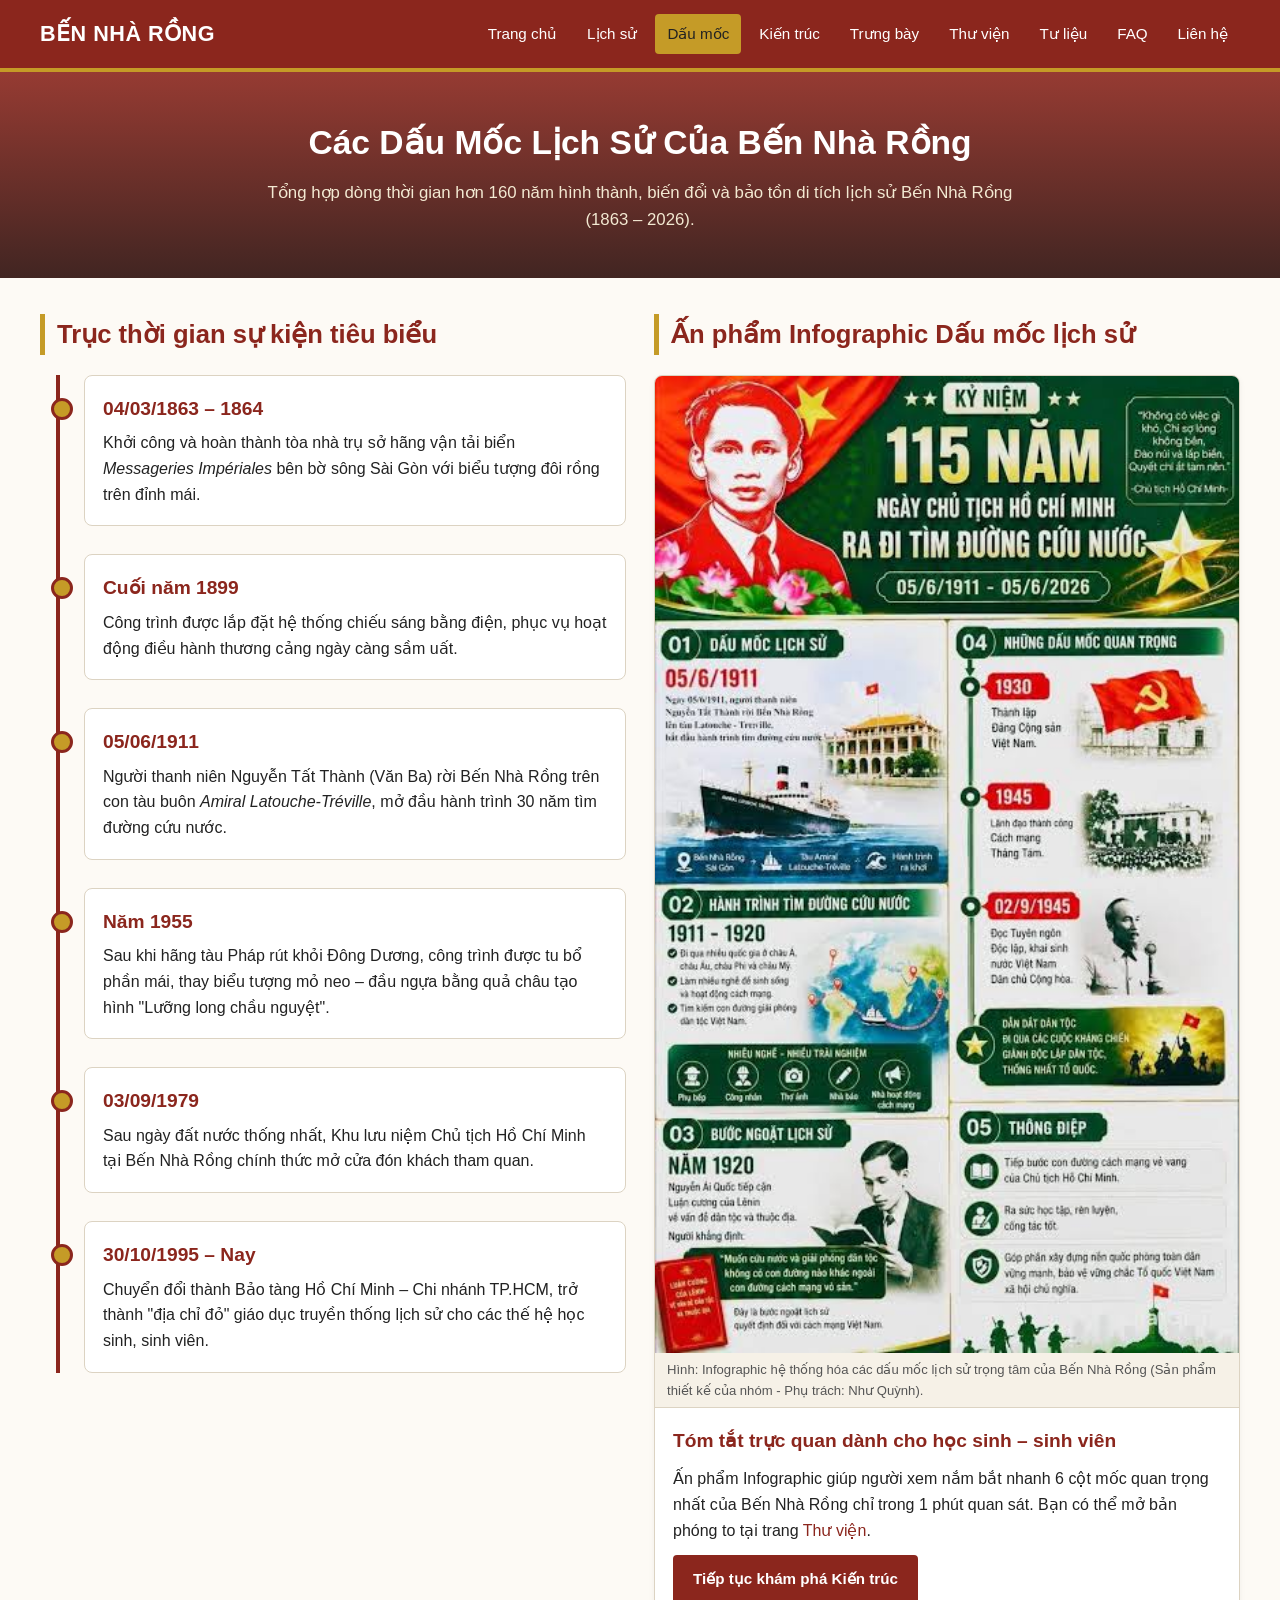
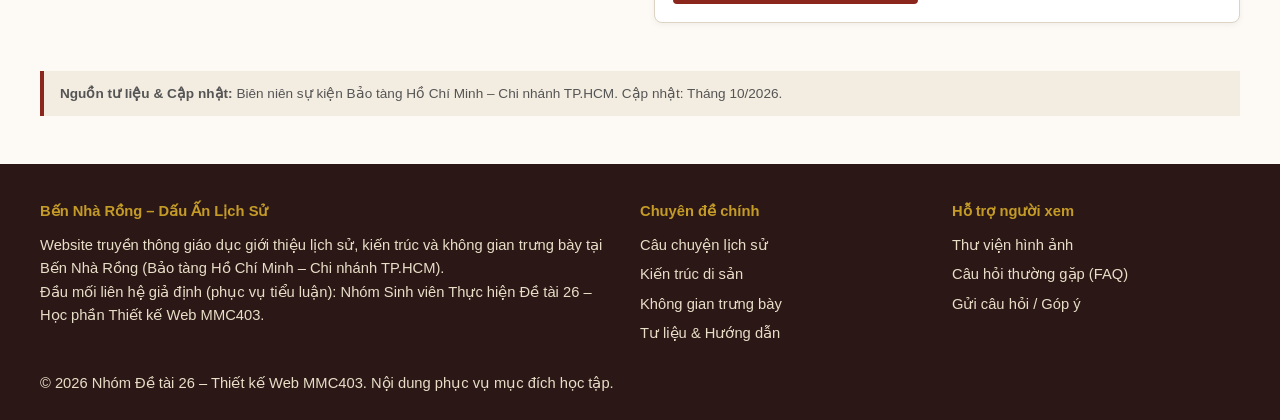
==== dau-moc.html @ 894c5b1a "First commit" ====
<!DOCTYPE html>
<html lang="vi">
<head>
  <meta charset="UTF-8">
  <meta name="viewport" content="width=device-width, initial-scale=1.0">
  <title>Các Dấu Mốc Lịch Sử - Bến Nhà Rồng Dấu Ấn Lịch Sử</title>
  <link rel="stylesheet" href="css/style.css">
</head>
<body>
  <header class="site-header">
    <div class="container header-inner">
      <a href="index.html" class="logo">BẾN NHÀ RỒNG</a>
      <nav class="main-nav" aria-label="Điều hướng chính">
        <ul>
          <li><a href="index.html">Trang chủ</a></li>
          <li><a href="lich-su.html">Lịch sử</a></li>
          <li><a href="dau-moc.html" class="active">Dấu mốc</a></li>
          <li><a href="kien-truc.html">Kiến trúc</a></li>
          <li><a href="trung-bay.html">Trưng bày</a></li>
          <li><a href="thu-vien.html">Thư viện</a></li>
          <li><a href="tu-lieu.html">Tư liệu</a></li>
          <li><a href="faq.html">FAQ</a></li>
          <li><a href="lien-he.html">Liên hệ</a></li>
        </ul>
      </nav>
    </div>
  </header>

  <main>
    <section class="page-banner">
      <div class="container">
        <h1>Các Dấu Mốc Lịch Sử Của Bến Nhà Rồng</h1>
        <p>Tổng hợp dòng thời gian hơn 160 năm hình thành, biến đổi và bảo tồn di tích lịch sử Bến Nhà Rồng (1863 – 2026).</p>
      </div>
    </section>

    <div class="container">
      <section class="grid-2">
        <!-- Dòng thời gian chi tiết -->
        <div>
          <h2 class="section-title">Trục thời gian sự kiện tiêu biểu</h2>
          <div class="timeline">
            <div class="timeline-item">
              <div class="timeline-year">04/03/1863 – 1864</div>
              <p>Khởi công và hoàn thành tòa nhà trụ sở hãng vận tải biển <em>Messageries Impériales</em> bên bờ sông Sài Gòn với biểu tượng đôi rồng trên đỉnh mái.</p>
            </div>
            <div class="timeline-item">
              <div class="timeline-year">Cuối năm 1899</div>
              <p>Công trình được lắp đặt hệ thống chiếu sáng bằng điện, phục vụ hoạt động điều hành thương cảng ngày càng sầm uất.</p>
            </div>
            <div class="timeline-item">
              <div class="timeline-year">05/06/1911</div>
              <p>Người thanh niên Nguyễn Tất Thành (Văn Ba) rời Bến Nhà Rồng trên con tàu buôn <em>Amiral Latouche-Tréville</em>, mở đầu hành trình 30 năm tìm đường cứu nước.</p>
            </div>
            <div class="timeline-item">
              <div class="timeline-year">Năm 1955</div>
              <p>Sau khi hãng tàu Pháp rút khỏi Đông Dương, công trình được tu bổ phần mái, thay biểu tượng mỏ neo – đầu ngựa bằng quả châu tạo hình "Lưỡng long chầu nguyệt".</p>
            </div>
            <div class="timeline-item">
              <div class="timeline-year">03/09/1979</div>
              <p>Sau ngày đất nước thống nhất, Khu lưu niệm Chủ tịch Hồ Chí Minh tại Bến Nhà Rồng chính thức mở cửa đón khách tham quan.</p>
            </div>
            <div class="timeline-item">
              <div class="timeline-year">30/10/1995 – Nay</div>
              <p>Chuyển đổi thành Bảo tàng Hồ Chí Minh – Chi nhánh TP.HCM, trở thành "địa chỉ đỏ" giáo dục truyền thống lịch sử cho các thế hệ học sinh, sinh viên.</p>
            </div>
          </div>
        </div>

        <!-- Sản phẩm truyền thông 3: Infographic dấu mốc -->
        <div>
          <h2 class="section-title">Ấn phẩm Infographic Dấu mốc lịch sử</h2>
          <div class="card">
            <figure>
              <img src="images/infographic-dau-moc.jpg" class="img-full" alt="Infographic tóm tắt các dấu mốc lịch sử Bến Nhà Rồng từ năm 1863 đến nay">
              <figcaption>Hình: Infographic hệ thống hóa các dấu mốc lịch sử trọng tâm của Bến Nhà Rồng (Sản phẩm thiết kế của nhóm - Phụ trách: Như Quỳnh).</figcaption>
            </figure>
            <div class="card-body">
              <h3>Tóm tắt trực quan dành cho học sinh – sinh viên</h3>
              <p>Ấn phẩm Infographic giúp người xem nắm bắt nhanh 6 cột mốc quan trọng nhất của Bến Nhà Rồng chỉ trong 1 phút quan sát. Bạn có thể mở bản phóng to tại trang <a href="thu-vien.html">Thư viện</a>.</p>
              <a href="kien-truc.html" class="btn">Tiếp tục khám phá Kiến trúc</a>
            </div>
          </div>
        </div>
      </section>

      <p class="source-note">
        <strong>Nguồn tư liệu & Cập nhật:</strong> Biên niên sự kiện Bảo tàng Hồ Chí Minh – Chi nhánh TP.HCM. Cập nhật: Tháng 10/2026.
      </p>
    </div>
  </main>

  <footer class="site-footer">
    <div class="container">
      <div class="footer-grid">
        <div>
          <h4>Bến Nhà Rồng – Dấu Ấn Lịch Sử</h4>
          <p>Website truyền thông giáo dục giới thiệu lịch sử, kiến trúc và không gian trưng bày tại Bến Nhà Rồng (Bảo tàng Hồ Chí Minh – Chi nhánh TP.HCM).</p>
          <p>Đầu mối liên hệ giả định (phục vụ tiểu luận): Nhóm Sinh viên Thực hiện Đề tài 26 – Học phần Thiết kế Web MMC403.</p>
        </div>
        <div>
          <h4>Chuyên đề chính</h4>
          <ul>
            <li><a href="lich-su.html">Câu chuyện lịch sử</a></li>
            <li><a href="kien-truc.html">Kiến trúc di sản</a></li>
            <li><a href="trung-bay.html">Không gian trưng bày</a></li>
            <li><a href="tu-lieu.html">Tư liệu & Hướng dẫn</a></li>
          </ul>
        </div>
        <div>
          <h4>Hỗ trợ người xem</h4>
          <ul>
            <li><a href="thu-vien.html">Thư viện hình ảnh</a></li>
            <li><a href="faq.html">Câu hỏi thường gặp (FAQ)</a></li>
            <li><a href="lien-he.html">Gửi câu hỏi / Góp ý</a></li>
          </ul>
        </div>
      </div>
      <p>&copy; 2026 Nhóm Đề tài 26 – Thiết kế Web MMC403. Nội dung phục vụ mục đích học tập.</p>
    </div>
  </footer>
</body>
</html>
---- css/style.css ----
/* Website/css/style.css */
:root {
  --primary-color: #8b261d;      /* Đỏ gạch mái ngói cổ */
  --secondary-color: #c59b27;    /* Vàng đồng di sản */
  --bg-light: #fdfaf5;           /* Nền kem giấy cổ */
  --bg-white: #ffffff;
  --text-dark: #222222;
  --text-muted: #555555;
  --border-color: #dcd3c2;
  --error-color: #b91c1c;
  --success-color: #166534;
  --focus-outline: #005fcc;
  --max-width: 1200px;
}

* {
  box-sizing: border-box;
  margin: 0;
  padding: 0;
}

body {
  font-family: "Segoe UI", Roboto, Helvetica, Arial, sans-serif;
  background-color: var(--bg-light);
  color: var(--text-dark);
  line-height: 1.6;
  overflow-x: hidden;
}

img {
  max-width: 100%;
  height: auto;
  display: block;
}

a {
  color: var(--primary-color);
  text-decoration: none;
  transition: color 0.2s ease, background-color 0.2s ease;
}

a:hover {
  color: var(--secondary-color);
}

a:focus,
button:focus,
input:focus,
select:focus,
textarea:focus,
.gallery-item:focus {
  outline: 3px solid var(--focus-outline);
  outline-offset: 2px;
}

.container {
  width: 92%;
  max-width: var(--max-width);
  margin: 0 auto;
}

/* Header & Navigation (Flexbox) */
.site-header {
  background-color: var(--primary-color);
  color: var(--bg-white);
  border-bottom: 4px solid var(--secondary-color);
  position: sticky;
  top: 0;
  z-index: 100;
}

.header-inner {
  display: flex;
  justify-content: space-between;
  align-items: center;
  padding: 14px 0;
  flex-wrap: wrap;
  gap: 12px;
}

.logo {
  font-size: 1.35rem;
  font-weight: 700;
  color: var(--bg-white);
  letter-spacing: 0.5px;
}

.logo:hover {
  color: var(--secondary-color);
}

.main-nav ul {
  list-style: none;
  display: flex;
  flex-wrap: wrap;
  gap: 6px;
}

.main-nav a {
  color: var(--bg-white);
  padding: 8px 12px;
  border-radius: 4px;
  font-size: 0.95rem;
  font-weight: 500;
  display: inline-block;
}

.main-nav a:hover,
.main-nav a.active {
  background-color: var(--secondary-color);
  color: var(--text-dark);
}

/* Banner đầu mỗi trang */
.page-banner {
  background: linear-gradient(rgba(139, 38, 29, 0.9), rgba(45, 14, 11, 0.9));
  color: var(--bg-white);
  padding: 44px 0;
  text-align: center;
  margin-bottom: 36px;
}

.page-banner h1 {
  font-size: 2.1rem;
  margin-bottom: 10px;
}

.page-banner p {
  max-width: 780px;
  margin: 0 auto;
  font-size: 1.05rem;
  color: #f3e9d2;
}

/* Sections & Headings */
section {
  margin-bottom: 48px;
}

.section-title {
  font-size: 1.6rem;
  color: var(--primary-color);
  border-left: 5px solid var(--secondary-color);
  padding-left: 12px;
  margin-bottom: 20px;
}

/* Grid & Card Layout */
.grid-3 {
  display: grid;
  grid-template-columns: repeat(3, 1fr);
  gap: 24px;
}

.grid-2 {
  display: grid;
  grid-template-columns: repeat(2, 1fr);
  gap: 28px;
  align-items: start;
}

.card {
  background-color: var(--bg-white);
  border: 1px solid var(--border-color);
  border-radius: 8px;
  overflow: hidden;
  display: flex;
  flex-direction: column;
  box-shadow: 0 2px 6px rgba(0, 0, 0, 0.05);
}

.card figure {
  margin: 0;
}

.card img {
  width: 100%;
  aspect-ratio: 16 / 10;
  object-fit: cover;
}

.card img.img-full {
  aspect-ratio: auto;
  object-fit: contain;
}

.card figcaption {
  font-size: 0.82rem;
  color: var(--text-muted);
  background-color: #f6f1e7;
  padding: 6px 12px;
  border-bottom: 1px solid var(--border-color);
}

.card-body {
  padding: 18px;
  flex: 1;
}

.card-body h3 {
  color: var(--primary-color);
  margin-bottom: 10px;
  font-size: 1.2rem;
}

.card-body p {
  margin-bottom: 12px;
}

.badge {
  display: inline-block;
  background-color: #f3e8d2;
  color: var(--primary-color);
  font-size: 0.8rem;
  font-weight: 700;
  padding: 3px 10px;
  border-radius: 12px;
  margin-bottom: 8px;
}

.feature-list {
  padding-left: 20px;
  margin: 12px 0 18px;
}

.feature-list li {
  margin-bottom: 8px;
}

/* Buttons */
.btn {
  display: inline-block;
  background-color: var(--primary-color);
  color: var(--bg-white);
  padding: 10px 18px;
  border-radius: 4px;
  border: 2px solid var(--primary-color);
  font-weight: 600;
  cursor: pointer;
  font-size: 0.95rem;
}

.btn:hover {
  background-color: var(--secondary-color);
  border-color: var(--secondary-color);
  color: var(--text-dark);
}

.btn-outline {
  background-color: var(--bg-white);
  color: var(--primary-color);
  border: 2px solid var(--primary-color);
}

.btn-outline.active,
.btn-outline:hover {
  background-color: var(--primary-color);
  color: var(--bg-white);
}

/* Timeline (Trang Dấu mốc) */
.timeline {
  border-left: 4px solid var(--primary-color);
  margin-left: 16px;
  padding-left: 24px;
}

.timeline-item {
  position: relative;
  margin-bottom: 28px;
  background: var(--bg-white);
  border: 1px solid var(--border-color);
  border-radius: 8px;
  padding: 18px;
}

.timeline-item::before {
  content: "";
  position: absolute;
  left: -34px;
  top: 22px;
  width: 16px;
  height: 16px;
  background-color: var(--secondary-color);
  border: 3px solid var(--primary-color);
  border-radius: 50%;
}

.timeline-year {
  font-weight: 700;
  color: var(--primary-color);
  font-size: 1.2rem;
  margin-bottom: 6px;
}

/* Bảng dữ liệu chuẩn (Table) */
.table-wrapper {
  overflow-x: auto;
  background: var(--bg-white);
  border: 1px solid var(--border-color);
  border-radius: 8px;
  padding: 16px;
}

.data-table {
  width: 100%;
  border-collapse: collapse;
  text-align: left;
}

.data-table caption {
  font-weight: 700;
  font-size: 1.15rem;
  color: var(--primary-color);
  margin-bottom: 12px;
  text-align: left;
}

.data-table th,
.data-table td {
  border: 1px solid var(--border-color);
  padding: 12px 14px;
  vertical-align: top;
}

.data-table th {
  background-color: var(--primary-color);
  color: var(--bg-white);
}

.data-table tr:nth-child(even) {
  background-color: #f9f5ec;
}

/* Bộ lọc tư liệu (Trang Tư liệu) */
.filter-bar {
  display: flex;
  flex-wrap: wrap;
  gap: 10px;
  align-items: center;
  justify-content: space-between;
  background: var(--bg-white);
  padding: 16px;
  border: 1px solid var(--border-color);
  border-radius: 8px;
  margin-bottom: 20px;
}

.filter-buttons {
  display: flex;
  flex-wrap: wrap;
  gap: 8px;
}

.filter-search input {
  padding: 9px 12px;
  border: 1px solid var(--border-color);
  border-radius: 4px;
  min-width: 240px;
  font-size: 0.95rem;
}

.filter-status {
  margin-bottom: 16px;
  font-weight: 600;
  color: var(--text-muted);
}

.empty-state {
  background-color: #fff8eb;
  border: 1px dashed var(--secondary-color);
  padding: 24px;
  text-align: center;
  border-radius: 8px;
  margin-top: 16px;
}

/* Thư viện ảnh & Lightbox Modal */
.gallery-grid {
  display: grid;
  grid-template-columns: repeat(3, 1fr);
  gap: 20px;
}

.gallery-item {
  background: var(--bg-white);
  border: 1px solid var(--border-color);
  border-radius: 8px;
  overflow: hidden;
  cursor: pointer;
  transition: transform 0.2s ease, box-shadow 0.2s ease;
  text-align: left;
  width: 100%;
}

.gallery-item:hover {
  transform: translateY(-4px);
  box-shadow: 0 6px 14px rgba(0, 0, 0, 0.12);
}

.gallery-item img {
  width: 100%;
  aspect-ratio: 4 / 3;
  object-fit: cover;
}

.gallery-caption {
  padding: 12px;
}

.gallery-caption strong {
  display: block;
  color: var(--primary-color);
  margin-bottom: 4px;
}

.gallery-caption span {
  font-size: 0.85rem;
  color: var(--text-muted);
}

.lightbox-modal {
  display: none;
  position: fixed;
  inset: 0;
  background-color: rgba(0, 0, 0, 0.86);
  z-index: 1000;
  align-items: center;
  justify-content: center;
  padding: 20px;
}

.lightbox-modal.is-open {
  display: flex;
}

.lightbox-content {
  background-color: var(--bg-white);
  max-width: 820px;
  width: 100%;
  border-radius: 8px;
  overflow: hidden;
  box-shadow: 0 10px 25px rgba(0, 0, 0, 0.5);
}

.lightbox-img-box {
  background-color: #111111;
  display: flex;
  justify-content: center;
  align-items: center;
  max-height: 65vh;
}

.lightbox-img-box img {
  max-height: 65vh;
  width: auto;
  object-fit: contain;
}

.lightbox-info {
  padding: 16px 20px;
}

.lightbox-info h3 {
  color: var(--primary-color);
  margin-bottom: 6px;
}

.lightbox-controls {
  display: flex;
  justify-content: space-between;
  align-items: center;
  padding: 12px 20px;
  background-color: #f4eee1;
  border-top: 1px solid var(--border-color);
  gap: 10px;
}

/* FAQ Accordion */
.faq-list {
  display: flex;
  flex-direction: column;
  gap: 14px;
}

.faq-item {
  background: var(--bg-white);
  border: 1px solid var(--border-color);
  border-radius: 8px;
  overflow: hidden;
}

.faq-question {
  width: 100%;
  background: var(--bg-white);
  border: none;
  padding: 16px 20px;
  text-align: left;
  font-size: 1.05rem;
  font-weight: 700;
  color: var(--primary-color);
  display: flex;
  justify-content: space-between;
  align-items: center;
  cursor: pointer;
}

.faq-question:hover {
  background-color: #f9f4e8;
}

.faq-answer {
  display: none;
  padding: 0 20px 18px;
  border-top: 1px solid #f0e9d8;
  color: var(--text-dark);
}

.faq-item.open .faq-answer {
  display: block;
  padding-top: 14px;
}

/* Biểu mẫu (Form) */
.form-box {
  background: var(--bg-white);
  border: 1px solid var(--border-color);
  border-radius: 8px;
  padding: 24px;
}

.form-group {
  margin-bottom: 18px;
}

.form-group label,
.form-group .group-label {
  display: block;
  font-weight: 600;
  margin-bottom: 6px;
  color: var(--text-dark);
}

.form-group input[type="text"],
.form-group input[type="email"],
.form-group select,
.form-group textarea {
  width: 100%;
  padding: 10px 12px;
  border: 1px solid var(--border-color);
  border-radius: 4px;
  font-size: 0.95rem;
  font-family: inherit;
}

.radio-group {
  display: flex;
  flex-wrap: wrap;
  gap: 16px;
  margin-top: 6px;
}

.radio-group label {
  font-weight: 400;
  display: flex;
  align-items: center;
  gap: 6px;
  cursor: pointer;
}

.error-msg {
  color: var(--error-color);
  font-size: 0.85rem;
  margin-top: 4px;
  min-height: 18px;
}

.form-result {
  display: none;
  margin-top: 24px;
  background-color: #ecfdf5;
  border: 2px solid var(--success-color);
  border-radius: 8px;
  padding: 20px;
}

.form-result.visible {
  display: block;
}

.form-result h3 {
  color: var(--success-color);
  margin-bottom: 10px;
}

/* Ghi chú nguồn & Footer */
.source-note {
  font-size: 0.85rem;
  color: var(--text-muted);
  background-color: #f3ece0;
  padding: 12px 16px;
  border-left: 4px solid var(--primary-color);
  margin-top: 20px;
}

.site-footer {
  background-color: #2b1816;
  color: #e8dec8;
  padding: 36px 0 24px;
  margin-top: 48px;
  font-size: 0.92rem;
}

.footer-grid {
  display: grid;
  grid-template-columns: 2fr 1fr 1fr;
  gap: 24px;
  margin-bottom: 20px;
}

.site-footer h4 {
  color: var(--secondary-color);
  margin-bottom: 10px;
}

.site-footer ul {
  list-style: none;
}

.site-footer li {
  margin-bottom: 6px;
}

.site-footer a {
  color: #e8dec8;
}

.site-footer a:hover {
  color: var(--secondary-color);
}

/* Responsive Media Queries (1366px và 390px) */
@media screen and (max-width: 1366px) {
  .container {
    width: 94%;
  }
}

@media screen and (max-width: 768px) {
  .grid-3,
  .grid-2,
  .gallery-grid,
  .footer-grid {
    grid-template-columns: 1fr;
  }

  .header-inner {
    flex-direction: column;
    align-items: flex-start;
  }

  .filter-search input {
    width: 100%;
    min-width: 0;
  }
}

@media screen and (max-width: 390px) {
  .container {
    width: 94%;
  }

  .page-banner {
    padding: 28px 0;
  }

  .page-banner h1 {
    font-size: 1.5rem;
  }

  .main-nav ul {
    width: 100%;
    flex-direction: column;
    gap: 4px;
  }

  .main-nav a {
    display: block;
    width: 100%;
    padding: 8px 10px;
  }

  .data-table th,
  .data-table td {
    padding: 8px;
    font-size: 0.85rem;
  }

  .lightbox-controls {
    flex-wrap: wrap;
  }
}
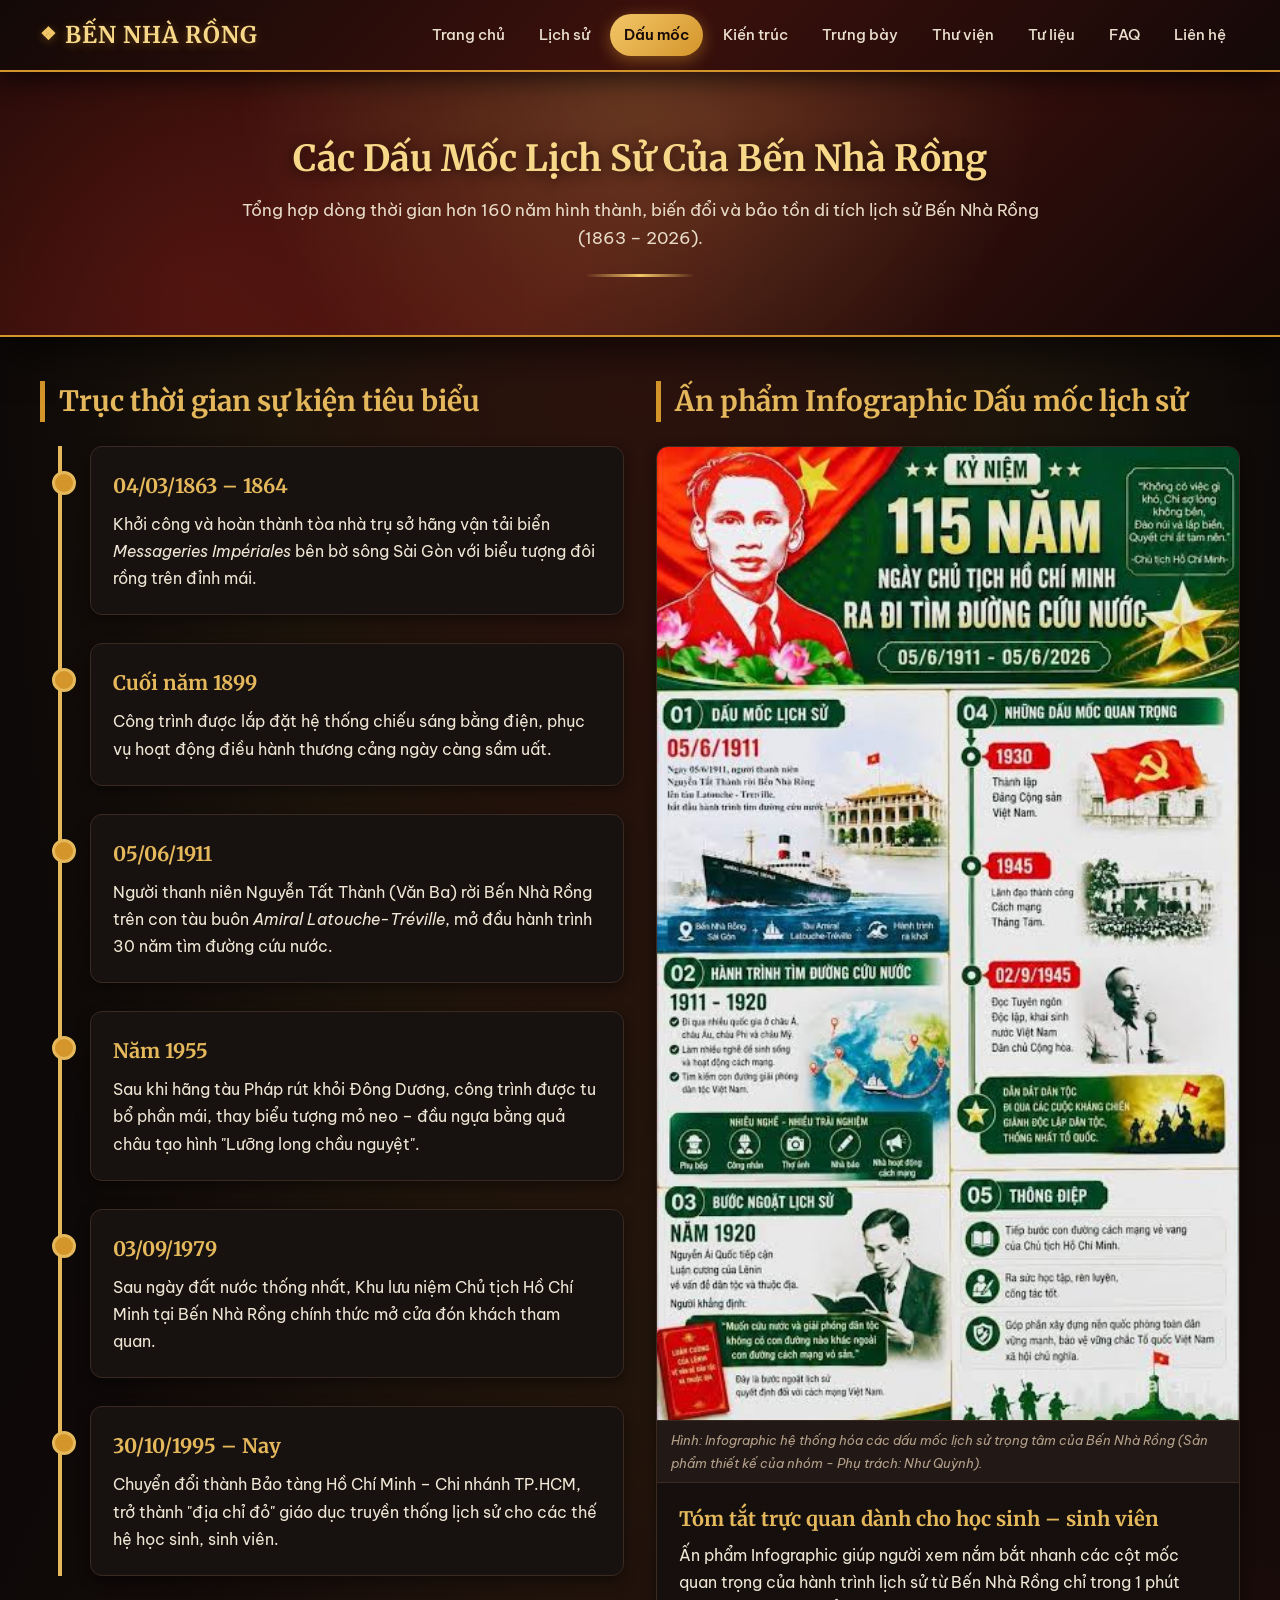
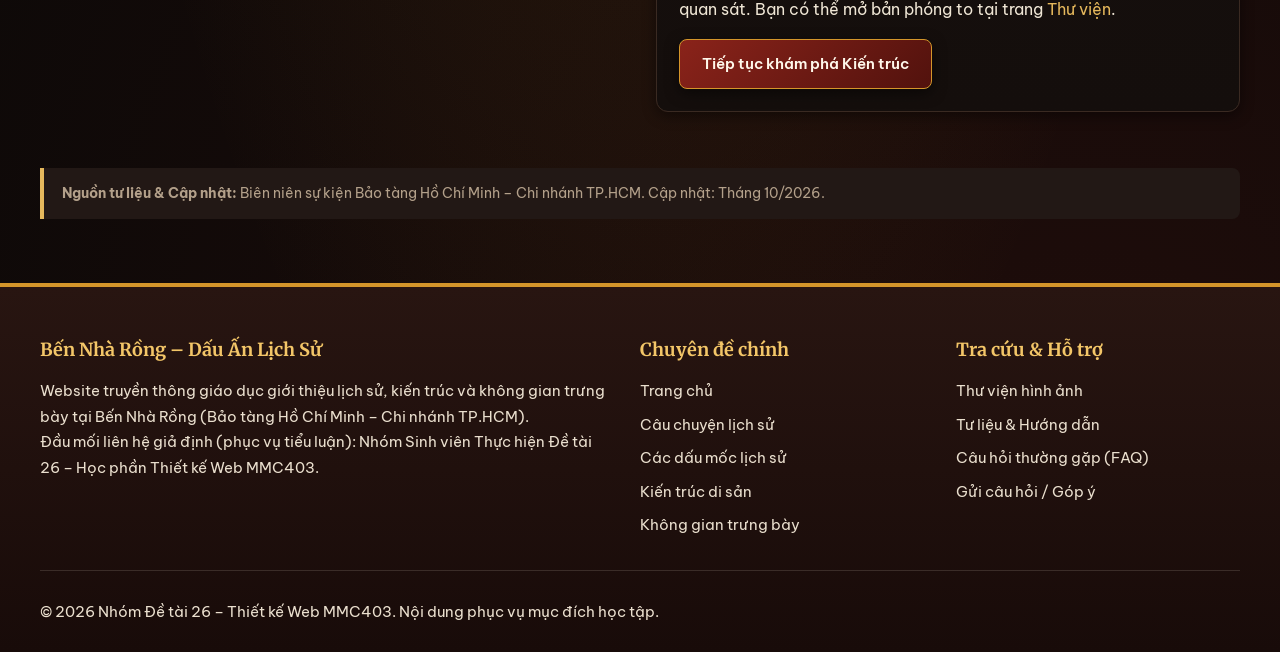
==== commit 2a088ac5: "latest" ====
--- a/dau-moc.html
+++ b/dau-moc.html
@@ -14,7 +14,7 @@
         <ul>
           <li><a href="index.html">Trang chủ</a></li>
           <li><a href="lich-su.html">Lịch sử</a></li>
-          <li><a href="dau-moc.html" class="active">Dấu mốc</a></li>
+          <li><a href="dau-moc.html" class="active" aria-current="page">Dấu mốc</a></li>
           <li><a href="kien-truc.html">Kiến trúc</a></li>
           <li><a href="trung-bay.html">Trưng bày</a></li>
           <li><a href="thu-vien.html">Thư viện</a></li>
@@ -36,7 +36,6 @@
 
     <div class="container">
       <section class="grid-2">
-        <!-- Dòng thời gian chi tiết -->
         <div>
           <h2 class="section-title">Trục thời gian sự kiện tiêu biểu</h2>
           <div class="timeline">
@@ -67,7 +66,6 @@
           </div>
         </div>
 
-        <!-- Sản phẩm truyền thông 3: Infographic dấu mốc -->
         <div>
           <h2 class="section-title">Ấn phẩm Infographic Dấu mốc lịch sử</h2>
           <div class="card">
@@ -77,7 +75,7 @@
             </figure>
             <div class="card-body">
               <h3>Tóm tắt trực quan dành cho học sinh – sinh viên</h3>
-              <p>Ấn phẩm Infographic giúp người xem nắm bắt nhanh 6 cột mốc quan trọng nhất của Bến Nhà Rồng chỉ trong 1 phút quan sát. Bạn có thể mở bản phóng to tại trang <a href="thu-vien.html">Thư viện</a>.</p>
+              <p>Ấn phẩm Infographic giúp người xem nắm bắt nhanh các cột mốc quan trọng của hành trình lịch sử từ Bến Nhà Rồng chỉ trong 1 phút quan sát. Bạn có thể mở bản phóng to tại trang <a href="thu-vien.html">Thư viện</a>.</p>
               <a href="kien-truc.html" class="btn">Tiếp tục khám phá Kiến trúc</a>
             </div>
           </div>
@@ -101,16 +99,18 @@
         <div>
           <h4>Chuyên đề chính</h4>
           <ul>
+            <li><a href="index.html">Trang chủ</a></li>
             <li><a href="lich-su.html">Câu chuyện lịch sử</a></li>
+            <li><a href="dau-moc.html">Các dấu mốc lịch sử</a></li>
             <li><a href="kien-truc.html">Kiến trúc di sản</a></li>
             <li><a href="trung-bay.html">Không gian trưng bày</a></li>
-            <li><a href="tu-lieu.html">Tư liệu & Hướng dẫn</a></li>
           </ul>
         </div>
         <div>
-          <h4>Hỗ trợ người xem</h4>
+          <h4>Tra cứu & Hỗ trợ</h4>
           <ul>
             <li><a href="thu-vien.html">Thư viện hình ảnh</a></li>
+            <li><a href="tu-lieu.html">Tư liệu & Hướng dẫn</a></li>
             <li><a href="faq.html">Câu hỏi thường gặp (FAQ)</a></li>
             <li><a href="lien-he.html">Gửi câu hỏi / Góp ý</a></li>
           </ul>
--- a/css/style.css
+++ b/css/style.css
@@ -1,17 +1,4 @@
-/* Website/css/style.css */
-:root {
-  --primary-color: #8b261d;      /* Đỏ gạch mái ngói cổ */
-  --secondary-color: #c59b27;    /* Vàng đồng di sản */
-  --bg-light: #fdfaf5;           /* Nền kem giấy cổ */
-  --bg-white: #ffffff;
-  --text-dark: #222222;
-  --text-muted: #555555;
-  --border-color: #dcd3c2;
-  --error-color: #b91c1c;
-  --success-color: #166534;
-  --focus-outline: #005fcc;
-  --max-width: 1200px;
-}
+@import url("https://fonts.googleapis.com/css2?family=Be+Vietnam+Pro:ital,wght@0,400;0,500;0,600;0,700;1,400&family=Merriweather:ital,wght@0,700;0,900;1,400&display=swap");
 
 * {
   box-sizing: border-box;
@@ -19,12 +6,26 @@
   padding: 0;
 }
 
+html {
+  scroll-behavior: smooth;
+}
+
 body {
-  font-family: "Segoe UI", Roboto, Helvetica, Arial, sans-serif;
-  background-color: var(--bg-light);
-  color: var(--text-dark);
-  line-height: 1.6;
+  font-family: "Be Vietnam Pro", "Segoe UI", Tahoma, Arial, sans-serif;
+  background-color: #0d0908;
+  background-image:
+    radial-gradient(ellipse at 50% 0%, rgba(122, 31, 23, 0.32) 0%, rgba(212, 149, 42, 0.08) 42%, transparent 72%),
+    radial-gradient(circle at 85% 90%, rgba(122, 31, 23, 0.16) 0%, transparent 55%);
+  color: #efe6d5;
+  line-height: 1.7;
   overflow-x: hidden;
+}
+
+button,
+input,
+select,
+textarea {
+  font-family: "Be Vietnam Pro", "Segoe UI", Tahoma, Arial, sans-serif;
 }
 
 img {
@@ -34,39 +35,51 @@
 }
 
 a {
-  color: var(--primary-color);
+  color: #e5b85c;
   text-decoration: none;
-  transition: color 0.2s ease, background-color 0.2s ease;
-}
-
-a:hover {
-  color: var(--secondary-color);
-}
-
+  transition: 0.2s;
+}
+
+a:hover,
 a:focus,
+a:focus-visible {
+  color: #f7d788;
+}
+
+a:focus,
+a:focus-visible,
 button:focus,
+button:focus-visible,
 input:focus,
+input:focus-visible,
 select:focus,
+select:focus-visible,
 textarea:focus,
-.gallery-item:focus {
-  outline: 3px solid var(--focus-outline);
+textarea:focus-visible,
+.gallery-item:focus,
+.gallery-item:focus-visible {
+  outline: 2px solid #f7d788;
   outline-offset: 2px;
+}
+
+body.modal-open {
+  overflow: hidden;
 }
 
 .container {
   width: 92%;
-  max-width: var(--max-width);
+  max-width: 1200px;
   margin: 0 auto;
 }
 
-/* Header & Navigation (Flexbox) */
 .site-header {
-  background-color: var(--primary-color);
-  color: var(--bg-white);
-  border-bottom: 4px solid var(--secondary-color);
+  background: linear-gradient(135deg, #120907 0%, #3b100c 50%, #140908 100%);
+  color: #fff8eb;
+  border-bottom: 2px solid #d4952a;
   position: sticky;
   top: 0;
   z-index: 100;
+  box-shadow: 0 6px 28px rgba(0, 0, 0, 0.7);
 }
 
 .header-inner {
@@ -75,18 +88,31 @@
   align-items: center;
   padding: 14px 0;
   flex-wrap: wrap;
-  gap: 12px;
+  gap: 14px;
 }
 
 .logo {
-  font-size: 1.35rem;
-  font-weight: 700;
-  color: var(--bg-white);
-  letter-spacing: 0.5px;
-}
-
-.logo:hover {
-  color: var(--secondary-color);
+  font-family: "Merriweather", Georgia, "Times New Roman", Times, serif;
+  font-size: 23px;
+  font-weight: bold;
+  color: #f7d788;
+  letter-spacing: 1px;
+  display: inline-flex;
+  align-items: center;
+  gap: 8px;
+  text-shadow: 0 2px 10px rgba(212, 149, 42, 0.35);
+}
+
+.logo::before {
+  content: "❖";
+  color: #f3c668;
+  font-size: 18px;
+}
+
+.logo:hover,
+.logo:focus,
+.logo:focus-visible {
+  color: #ffffff;
 }
 
 .main-nav ul {
@@ -97,209 +123,301 @@
 }
 
 .main-nav a {
-  color: var(--bg-white);
-  padding: 8px 12px;
-  border-radius: 4px;
-  font-size: 0.95rem;
+  color: #eadfce;
+  padding: 8px 14px;
+  border-radius: 30px;
+  font-size: 15px;
   font-weight: 500;
   display: inline-block;
+  transition: 0.2s;
 }
 
 .main-nav a:hover,
+.main-nav a:focus,
+.main-nav a:focus-visible,
 .main-nav a.active {
-  background-color: var(--secondary-color);
-  color: var(--text-dark);
-}
-
-/* Banner đầu mỗi trang */
+  background: linear-gradient(135deg, #f3c668 0%, #d4952a 100%);
+  color: #170b07;
+  font-weight: 600;
+  box-shadow: 0 4px 16px rgba(212, 149, 42, 0.45);
+}
+
 .page-banner {
-  background: linear-gradient(rgba(139, 38, 29, 0.9), rgba(45, 14, 11, 0.9));
-  color: var(--bg-white);
-  padding: 44px 0;
+  background:
+    radial-gradient(circle at 50% 0%, rgba(243, 198, 104, 0.22), transparent 58%),
+    radial-gradient(circle at 15% 80%, rgba(153, 36, 26, 0.35), transparent 52%),
+    linear-gradient(135deg, #110706 0%, #42110d 50%, #120807 100%);
+  color: #fff8eb;
+  padding: 64px 0 58px;
   text-align: center;
-  margin-bottom: 36px;
+  margin-bottom: 44px;
+  border-bottom: 2px solid #d4952a;
+  box-shadow: 0 14px 36px rgba(0, 0, 0, 0.65);
+  position: relative;
+}
+
+.page-banner::after {
+  content: "";
+  display: block;
+  width: 110px;
+  height: 3px;
+  background: linear-gradient(90deg, transparent, #f3c668, transparent);
+  margin: 22px auto 0;
+  border-radius: 2px;
 }
 
 .page-banner h1 {
-  font-size: 2.1rem;
-  margin-bottom: 10px;
+  font-family: "Merriweather", Georgia, "Times New Roman", Times, serif;
+  font-size: 36px;
+  line-height: 1.3;
+  margin-bottom: 14px;
+  color: #f7d788;
+  text-shadow: 0 2px 14px rgba(0, 0, 0, 0.7);
 }
 
 .page-banner p {
-  max-width: 780px;
+  max-width: 800px;
   margin: 0 auto;
-  font-size: 1.05rem;
-  color: #f3e9d2;
-}
-
-/* Sections & Headings */
-section {
-  margin-bottom: 48px;
+  font-size: 17px;
+  color: #e8dcc8;
+  line-height: 1.65;
+}
+
+section,
+.story-section {
+  margin-bottom: 56px;
 }
 
 .section-title {
-  font-size: 1.6rem;
-  color: var(--primary-color);
-  border-left: 5px solid var(--secondary-color);
-  padding-left: 12px;
+  font-family: "Merriweather", Georgia, "Times New Roman", Times, serif;
+  font-size: 28px;
+  color: #e5b85c;
+  border-left: 5px solid #d4952a;
+  padding: 2px 0 2px 14px;
+  margin-bottom: 24px;
+  line-height: 1.3;
+}
+
+.section-intro {
   margin-bottom: 20px;
 }
 
-/* Grid & Card Layout */
 .grid-3 {
   display: grid;
   grid-template-columns: repeat(3, 1fr);
-  gap: 24px;
+  gap: 28px;
 }
 
 .grid-2 {
   display: grid;
   grid-template-columns: repeat(2, 1fr);
-  gap: 28px;
+  gap: 32px;
   align-items: start;
 }
 
 .card {
-  background-color: var(--bg-white);
-  border: 1px solid var(--border-color);
-  border-radius: 8px;
+  background: linear-gradient(180deg, #1b1411 0%, #140e0c 100%);
+  border: 1px solid #3a2a22;
+  border-radius: 12px;
   overflow: hidden;
   display: flex;
   flex-direction: column;
-  box-shadow: 0 2px 6px rgba(0, 0, 0, 0.05);
+  box-shadow: 0 4px 14px rgba(0, 0, 0, 0.45);
+  transition: 0.3s;
+}
+
+.card + .card {
+  margin-top: 24px;
+}
+
+.card:hover,
+.card:focus,
+.card:focus-within {
+  transform: translateY(-5px);
+  box-shadow: 0 16px 36px rgba(0, 0, 0, 0.75);
+  border-color: #d4952a;
 }
 
 .card figure {
   margin: 0;
+  overflow: hidden;
+  position: relative;
 }
 
 .card img {
   width: 100%;
-  aspect-ratio: 16 / 10;
+  height: 240px;
   object-fit: cover;
+  transition: 0.5s;
+}
+
+.card:hover img,
+.card:focus-within img {
+  transform: scale(1.03);
 }
 
 .card img.img-full {
-  aspect-ratio: auto;
+  height: auto;
   object-fit: contain;
 }
 
+.card:hover img.img-full,
+.card:focus-within img.img-full {
+  transform: none;
+}
+
 .card figcaption {
-  font-size: 0.82rem;
-  color: var(--text-muted);
-  background-color: #f6f1e7;
-  padding: 6px 12px;
-  border-bottom: 1px solid var(--border-color);
+  font-size: 13px;
+  color: #b3a08a;
+  background-color: #221815;
+  padding: 8px 14px;
+  border-top: 1px solid #3a2a22;
+  border-bottom: 1px solid #3a2a22;
+  font-style: italic;
 }
 
 .card-body {
-  padding: 18px;
+  padding: 22px;
   flex: 1;
 }
 
 .card-body h3 {
-  color: var(--primary-color);
+  font-family: "Merriweather", Georgia, "Times New Roman", Times, serif;
+  color: #e5b85c;
   margin-bottom: 10px;
-  font-size: 1.2rem;
+  font-size: 20px;
+  line-height: 1.35;
 }
 
 .card-body p {
-  margin-bottom: 12px;
+  margin-bottom: 16px;
+  color: #efe6d5;
+}
+
+.card-body p.card-source {
+  font-size: 13px;
+  color: #b3a08a;
+  margin-bottom: 0;
 }
 
 .badge {
   display: inline-block;
-  background-color: #f3e8d2;
-  color: var(--primary-color);
-  font-size: 0.8rem;
-  font-weight: 700;
-  padding: 3px 10px;
-  border-radius: 12px;
-  margin-bottom: 8px;
+  background-color: rgba(212, 149, 42, 0.16);
+  color: #e5b85c;
+  border: 1px solid rgba(197, 155, 39, 0.4);
+  font-size: 12px;
+  font-weight: bold;
+  text-transform: uppercase;
+  padding: 4px 12px;
+  border-radius: 30px;
+  margin-bottom: 10px;
 }
 
 .feature-list {
-  padding-left: 20px;
-  margin: 12px 0 18px;
+  padding-left: 22px;
+  margin: 14px 0 22px;
 }
 
 .feature-list li {
-  margin-bottom: 8px;
-}
-
-/* Buttons */
+  margin-bottom: 10px;
+  padding-left: 4px;
+}
+
+.btn-group {
+  display: flex;
+  flex-wrap: wrap;
+  gap: 10px;
+  align-items: center;
+}
+
 .btn {
   display: inline-block;
-  background-color: var(--primary-color);
-  color: var(--bg-white);
-  padding: 10px 18px;
-  border-radius: 4px;
-  border: 2px solid var(--primary-color);
+  background: linear-gradient(135deg, #8a231a 0%, #52120d 100%);
+  color: #fff8eb;
+  padding: 11px 22px;
+  border-radius: 8px;
+  border: 1px solid #d4952a;
   font-weight: 600;
   cursor: pointer;
-  font-size: 0.95rem;
-}
-
-.btn:hover {
-  background-color: var(--secondary-color);
-  border-color: var(--secondary-color);
-  color: var(--text-dark);
+  font-size: 15px;
+  box-shadow: 0 4px 14px rgba(0, 0, 0, 0.5);
+  transition: 0.2s;
+}
+
+.btn:hover,
+.btn:focus,
+.btn:focus-visible {
+  background: linear-gradient(135deg, #f3c668 0%, #d4952a 100%);
+  border-color: #f7d788;
+  color: #170b07;
+  transform: translateY(-2px);
 }
 
 .btn-outline {
-  background-color: var(--bg-white);
-  color: var(--primary-color);
-  border: 2px solid var(--primary-color);
+  background: rgba(212, 149, 42, 0.08);
+  color: #f7d788;
+  border: 1px solid #d4952a;
+  box-shadow: none;
 }
 
 .btn-outline.active,
-.btn-outline:hover {
-  background-color: var(--primary-color);
-  color: var(--bg-white);
-}
-
-/* Timeline (Trang Dấu mốc) */
+.btn-outline:hover,
+.btn-outline:focus,
+.btn-outline:focus-visible {
+  background: linear-gradient(135deg, #f3c668 0%, #d4952a 100%);
+  border-color: #f7d788;
+  color: #170b07;
+}
+
 .timeline {
-  border-left: 4px solid var(--primary-color);
-  margin-left: 16px;
-  padding-left: 24px;
+  border-left: 4px solid #e5b85c;
+  margin-left: 18px;
+  padding-left: 28px;
 }
 
 .timeline-item {
   position: relative;
   margin-bottom: 28px;
-  background: var(--bg-white);
-  border: 1px solid var(--border-color);
-  border-radius: 8px;
-  padding: 18px;
+  background: #17110f;
+  border: 1px solid #3a2a22;
+  border-radius: 12px;
+  padding: 22px;
+  box-shadow: 0 4px 14px rgba(0, 0, 0, 0.45);
+  transition: 0.2s;
+}
+
+.timeline-item:hover,
+.timeline-item:focus-within {
+  transform: translateX(4px);
+  border-color: #d4952a;
 }
 
 .timeline-item::before {
   content: "";
   position: absolute;
-  left: -34px;
-  top: 22px;
-  width: 16px;
-  height: 16px;
-  background-color: var(--secondary-color);
-  border: 3px solid var(--primary-color);
+  left: -39px;
+  top: 24px;
+  width: 18px;
+  height: 18px;
+  background-color: #d4952a;
+  border: 3px solid #e5b85c;
   border-radius: 50%;
 }
 
 .timeline-year {
-  font-weight: 700;
-  color: var(--primary-color);
-  font-size: 1.2rem;
-  margin-bottom: 6px;
-}
-
-/* Bảng dữ liệu chuẩn (Table) */
+  font-family: "Merriweather", Georgia, "Times New Roman", Times, serif;
+  font-weight: bold;
+  color: #e5b85c;
+  font-size: 20px;
+  margin-bottom: 8px;
+}
+
 .table-wrapper {
   overflow-x: auto;
-  background: var(--bg-white);
-  border: 1px solid var(--border-color);
-  border-radius: 8px;
-  padding: 16px;
+  background: #17110f;
+  border: 1px solid #3a2a22;
+  border-radius: 12px;
+  padding: 20px;
 }
 
 .data-table {
@@ -309,41 +427,47 @@
 }
 
 .data-table caption {
-  font-weight: 700;
-  font-size: 1.15rem;
-  color: var(--primary-color);
-  margin-bottom: 12px;
+  font-family: "Merriweather", Georgia, "Times New Roman", Times, serif;
+  font-weight: bold;
+  font-size: 19px;
+  color: #e5b85c;
+  margin-bottom: 14px;
   text-align: left;
 }
 
 .data-table th,
 .data-table td {
-  border: 1px solid var(--border-color);
-  padding: 12px 14px;
+  border: 1px solid #3a2a22;
+  padding: 14px 16px;
   vertical-align: top;
 }
 
 .data-table th {
-  background-color: var(--primary-color);
-  color: var(--bg-white);
-}
-
-.data-table tr:nth-child(even) {
-  background-color: #f9f5ec;
-}
-
-/* Bộ lọc tư liệu (Trang Tư liệu) */
+  background: linear-gradient(135deg, #5e1812 0%, #360d0a 100%);
+  color: #f7d788;
+  font-weight: 600;
+  border-bottom: 2px solid #d4952a;
+}
+
+.data-table tbody tr:nth-child(even) {
+  background-color: #1d1512;
+}
+
+.data-table tbody tr:hover {
+  background-color: #2a1e19;
+}
+
 .filter-bar {
   display: flex;
   flex-wrap: wrap;
-  gap: 10px;
+  gap: 14px;
   align-items: center;
   justify-content: space-between;
-  background: var(--bg-white);
-  padding: 16px;
-  border: 1px solid var(--border-color);
-  border-radius: 8px;
-  margin-bottom: 20px;
+  background: #17110f;
+  padding: 18px 20px;
+  border: 1px solid #3a2a22;
+  border-radius: 12px;
+  margin-bottom: 22px;
 }
 
 .filter-buttons {
@@ -352,82 +476,129 @@
   gap: 8px;
 }
 
+.filter-buttons .btn {
+  padding: 9px 16px;
+  font-size: 14px;
+}
+
+.filter-search {
+  display: flex;
+  align-items: center;
+  gap: 8px;
+  flex-wrap: wrap;
+}
+
+.filter-search label {
+  font-weight: 600;
+}
+
 .filter-search input {
-  padding: 9px 12px;
-  border: 1px solid var(--border-color);
-  border-radius: 4px;
+  padding: 10px 14px;
+  border: 1px solid #3a2a22;
+  border-radius: 8px;
   min-width: 240px;
-  font-size: 0.95rem;
+  font-size: 15px;
+  color: #efe6d5;
+  background-color: #0d0908;
+}
+
+.filter-search input:focus,
+.filter-search input:focus-visible {
+  border-color: #d4952a;
 }
 
 .filter-status {
-  margin-bottom: 16px;
+  margin-bottom: 18px;
   font-weight: 600;
-  color: var(--text-muted);
+  color: #b3a08a;
 }
 
 .empty-state {
-  background-color: #fff8eb;
-  border: 1px dashed var(--secondary-color);
-  padding: 24px;
+  display: none;
+  background-color: rgba(212, 149, 42, 0.08);
+  border: 2px dashed #d4952a;
+  color: #efe6d5;
+  padding: 32px 24px;
   text-align: center;
-  border-radius: 8px;
-  margin-top: 16px;
-}
-
-/* Thư viện ảnh & Lightbox Modal */
+  border-radius: 12px;
+  margin-top: 18px;
+}
+
+.empty-state.visible {
+  display: block;
+}
+
+.empty-state .btn {
+  margin-top: 12px;
+}
+
 .gallery-grid {
   display: grid;
   grid-template-columns: repeat(3, 1fr);
-  gap: 20px;
+  gap: 24px;
 }
 
 .gallery-item {
-  background: var(--bg-white);
-  border: 1px solid var(--border-color);
-  border-radius: 8px;
+  background: #17110f;
+  border: 1px solid #3a2a22;
+  border-radius: 12px;
   overflow: hidden;
   cursor: pointer;
-  transition: transform 0.2s ease, box-shadow 0.2s ease;
+  transition: 0.3s;
   text-align: left;
   width: 100%;
 }
 
-.gallery-item:hover {
-  transform: translateY(-4px);
-  box-shadow: 0 6px 14px rgba(0, 0, 0, 0.12);
+.gallery-item:hover,
+.gallery-item:focus,
+.gallery-item:focus-visible {
+  transform: translateY(-6px);
+  border-color: #d4952a;
 }
 
 .gallery-item img {
   width: 100%;
-  aspect-ratio: 4 / 3;
+  height: 220px;
   object-fit: cover;
+  transition: 0.5s;
+}
+
+.gallery-item:hover img,
+.gallery-item:focus img,
+.gallery-item:focus-visible img {
+  transform: scale(1.04);
 }
 
 .gallery-caption {
-  padding: 12px;
+  padding: 14px 16px;
 }
 
 .gallery-caption strong {
   display: block;
-  color: var(--primary-color);
+  font-family: "Merriweather", Georgia, "Times New Roman", Times, serif;
+  color: #e5b85c;
+  font-size: 16px;
   margin-bottom: 4px;
 }
 
 .gallery-caption span {
-  font-size: 0.85rem;
-  color: var(--text-muted);
+  font-size: 14px;
+  color: #b3a08a;
 }
 
 .lightbox-modal {
   display: none;
   position: fixed;
-  inset: 0;
-  background-color: rgba(0, 0, 0, 0.86);
+  top: 0;
+  left: 0;
+  right: 0;
+  bottom: 0;
+  background-color: rgba(24, 14, 11, 0.88);
   z-index: 1000;
   align-items: center;
   justify-content: center;
-  padding: 20px;
+  padding: 16px;
+  overflow-y: auto;
 }
 
 .lightbox-modal.is-open {
@@ -435,110 +606,131 @@
 }
 
 .lightbox-content {
-  background-color: var(--bg-white);
-  max-width: 820px;
+  background-color: #17110f;
+  max-width: 840px;
   width: 100%;
-  border-radius: 8px;
-  overflow: hidden;
-  box-shadow: 0 10px 25px rgba(0, 0, 0, 0.5);
+  max-height: calc(100vh - 32px);
+  border-radius: 12px;
+  overflow-y: auto;
+  border: 1px solid #d4952a;
+  display: flex;
+  flex-direction: column;
 }
 
 .lightbox-img-box {
-  background-color: #111111;
+  background-color: #160c0a;
   display: flex;
   justify-content: center;
   align-items: center;
-  max-height: 65vh;
+  max-height: 52vh;
+  overflow: hidden;
 }
 
 .lightbox-img-box img {
-  max-height: 65vh;
+  max-height: 52vh;
   width: auto;
   object-fit: contain;
 }
 
 .lightbox-info {
-  padding: 16px 20px;
+  padding: 16px 22px;
 }
 
 .lightbox-info h3 {
-  color: var(--primary-color);
+  font-family: "Merriweather", Georgia, "Times New Roman", Times, serif;
+  color: #e5b85c;
   margin-bottom: 6px;
+}
+
+.lightbox-counter {
+  font-size: 13px;
+  color: #b3a08a;
+  margin-top: 6px;
 }
 
 .lightbox-controls {
   display: flex;
   justify-content: space-between;
   align-items: center;
-  padding: 12px 20px;
-  background-color: #f4eee1;
-  border-top: 1px solid var(--border-color);
-  gap: 10px;
-}
-
-/* FAQ Accordion */
+  padding: 12px 22px;
+  background-color: #221815;
+  border-top: 1px solid #3a2a22;
+  gap: 12px;
+}
+
+.lightbox-nav-btns {
+  display: flex;
+  flex-wrap: wrap;
+  gap: 8px;
+}
+
 .faq-list {
   display: flex;
   flex-direction: column;
-  gap: 14px;
+  gap: 16px;
 }
 
 .faq-item {
-  background: var(--bg-white);
-  border: 1px solid var(--border-color);
-  border-radius: 8px;
+  background: #17110f;
+  border: 1px solid #3a2a22;
+  border-radius: 12px;
   overflow: hidden;
+}
+
+.faq-item.open {
+  border-color: #d4952a;
 }
 
 .faq-question {
   width: 100%;
-  background: var(--bg-white);
+  background: #17110f;
   border: none;
-  padding: 16px 20px;
+  padding: 18px 22px;
   text-align: left;
-  font-size: 1.05rem;
-  font-weight: 700;
-  color: var(--primary-color);
+  font-size: 17px;
+  font-weight: bold;
+  color: #e5b85c;
   display: flex;
   justify-content: space-between;
   align-items: center;
   cursor: pointer;
 }
 
-.faq-question:hover {
-  background-color: #f9f4e8;
+.faq-question:hover,
+.faq-question:focus,
+.faq-question:focus-visible {
+  background-color: #221815;
 }
 
 .faq-answer {
   display: none;
-  padding: 0 20px 18px;
-  border-top: 1px solid #f0e9d8;
-  color: var(--text-dark);
+  padding: 0 22px 20px;
+  border-top: 1px solid #3a2a22;
+  color: #efe6d5;
 }
 
 .faq-item.open .faq-answer {
   display: block;
-  padding-top: 14px;
-}
-
-/* Biểu mẫu (Form) */
+  padding-top: 16px;
+}
+
 .form-box {
-  background: var(--bg-white);
-  border: 1px solid var(--border-color);
-  border-radius: 8px;
-  padding: 24px;
+  background: #17110f;
+  border: 1px solid #3a2a22;
+  border-radius: 12px;
+  padding: 28px;
 }
 
 .form-group {
-  margin-bottom: 18px;
+  margin-bottom: 20px;
 }
 
 .form-group label,
 .form-group .group-label {
   display: block;
   font-weight: 600;
-  margin-bottom: 6px;
-  color: var(--text-dark);
+  margin-bottom: 8px;
+  color: #efe6d5;
 }
 
 .form-group input[type="text"],
@@ -546,42 +738,67 @@
 .form-group select,
 .form-group textarea {
   width: 100%;
-  padding: 10px 12px;
-  border: 1px solid var(--border-color);
-  border-radius: 4px;
-  font-size: 0.95rem;
-  font-family: inherit;
+  padding: 11px 14px;
+  border: 1px solid #3a2a22;
+  border-radius: 8px;
+  font-size: 15px;
+  color: #efe6d5;
+  background-color: #0d0908;
+}
+
+.form-group input[type="text"]:focus,
+.form-group input[type="text"]:focus-visible,
+.form-group input[type="email"]:focus,
+.form-group input[type="email"]:focus-visible,
+.form-group select:focus,
+.form-group select:focus-visible,
+.form-group textarea:focus,
+.form-group textarea:focus-visible {
+  border-color: #d4952a;
+}
+
+.form-group .input-error {
+  border-color: #f87171;
 }
 
 .radio-group {
   display: flex;
   flex-wrap: wrap;
-  gap: 16px;
-  margin-top: 6px;
+  gap: 18px;
+  margin-top: 8px;
+  padding: 8px 10px;
+  border: 1px solid transparent;
+  border-radius: 8px;
+}
+
+.radio-group.input-error {
+  border-color: #f87171;
+  background-color: rgba(248, 113, 113, 0.06);
 }
 
 .radio-group label {
   font-weight: 400;
   display: flex;
   align-items: center;
-  gap: 6px;
+  gap: 8px;
   cursor: pointer;
+  margin-bottom: 0;
 }
 
 .error-msg {
-  color: var(--error-color);
-  font-size: 0.85rem;
-  margin-top: 4px;
+  color: #f87171;
+  font-size: 14px;
+  margin-top: 5px;
   min-height: 18px;
 }
 
 .form-result {
   display: none;
   margin-top: 24px;
-  background-color: #ecfdf5;
-  border: 2px solid var(--success-color);
-  border-radius: 8px;
-  padding: 20px;
+  background-color: rgba(22, 101, 52, 0.22);
+  border: 2px solid #4ade80;
+  border-radius: 12px;
+  padding: 22px;
 }
 
 .form-result.visible {
@@ -589,38 +806,47 @@
 }
 
 .form-result h3 {
-  color: var(--success-color);
+  color: #4ade80;
   margin-bottom: 10px;
 }
 
-/* Ghi chú nguồn & Footer */
+.form-result p {
+  margin-bottom: 10px;
+}
+
 .source-note {
-  font-size: 0.85rem;
-  color: var(--text-muted);
-  background-color: #f3ece0;
-  padding: 12px 16px;
-  border-left: 4px solid var(--primary-color);
-  margin-top: 20px;
+  font-size: 14px;
+  color: #b3a08a;
+  background-color: #221815;
+  padding: 14px 18px;
+  border-left: 4px solid #e5b85c;
+  border-radius: 0 8px 8px 0;
+  margin-top: 24px;
 }
 
 .site-footer {
-  background-color: #2b1816;
-  color: #e8dec8;
-  padding: 36px 0 24px;
-  margin-top: 48px;
-  font-size: 0.92rem;
+  background: linear-gradient(180deg, #281511 0%, #180b09 100%);
+  color: #eadfce;
+  padding: 48px 0 28px;
+  margin-top: 64px;
+  font-size: 15px;
+  border-top: 4px solid #d4952a;
 }
 
 .footer-grid {
   display: grid;
   grid-template-columns: 2fr 1fr 1fr;
-  gap: 24px;
-  margin-bottom: 20px;
+  gap: 32px;
+  margin-bottom: 28px;
+  padding-bottom: 24px;
+  border-bottom: 1px solid rgba(234, 223, 206, 0.15);
 }
 
 .site-footer h4 {
-  color: var(--secondary-color);
-  margin-bottom: 10px;
+  font-family: "Merriweather", Georgia, "Times New Roman", Times, serif;
+  color: #f3c668;
+  font-size: 18px;
+  margin-bottom: 12px;
 }
 
 .site-footer ul {
@@ -628,18 +854,20 @@
 }
 
 .site-footer li {
-  margin-bottom: 6px;
+  margin-bottom: 8px;
 }
 
 .site-footer a {
-  color: #e8dec8;
-}
-
-.site-footer a:hover {
-  color: var(--secondary-color);
-}
-
-/* Responsive Media Queries (1366px và 390px) */
+  color: #eadfce;
+  display: inline-block;
+}
+
+.site-footer a:hover,
+.site-footer a:focus,
+.site-footer a:focus-visible {
+  color: #f3c668;
+}
+
 @media screen and (max-width: 1366px) {
   .container {
     width: 94%;
@@ -659,6 +887,22 @@
     align-items: flex-start;
   }
 
+  .page-banner {
+    padding: 44px 0 40px;
+  }
+
+  .page-banner h1 {
+    font-size: 28px;
+  }
+
+  .section-title {
+    font-size: 24px;
+  }
+
+  .filter-search {
+    width: 100%;
+  }
+
   .filter-search input {
     width: 100%;
     min-width: 0;
@@ -671,11 +915,23 @@
   }
 
   .page-banner {
-    padding: 28px 0;
+    padding: 32px 0;
   }
 
   .page-banner h1 {
-    font-size: 1.5rem;
+    font-size: 23px;
+  }
+
+  .page-banner p {
+    font-size: 15px;
+  }
+
+  .section-title {
+    font-size: 21px;
+  }
+
+  .main-nav {
+    width: 100%;
   }
 
   .main-nav ul {
@@ -687,16 +943,48 @@
   .main-nav a {
     display: block;
     width: 100%;
-    padding: 8px 10px;
+    padding: 8px 12px;
+    border-radius: 8px;
+  }
+
+  .timeline {
+    margin-left: 10px;
+    padding-left: 20px;
+  }
+
+  .timeline-item {
+    padding: 16px;
+  }
+
+  .timeline-item::before {
+    left: -31px;
+  }
+
+  .table-wrapper {
+    padding: 12px;
   }
 
   .data-table th,
   .data-table td {
     padding: 8px;
-    font-size: 0.85rem;
+    font-size: 13px;
+  }
+
+  .form-box {
+    padding: 18px;
+  }
+
+  .lightbox-img-box,
+  .lightbox-img-box img {
+    max-height: 42vh;
+  }
+
+  .lightbox-info {
+    padding: 14px 16px;
   }
 
   .lightbox-controls {
     flex-wrap: wrap;
+    padding: 12px 16px;
   }
 }
